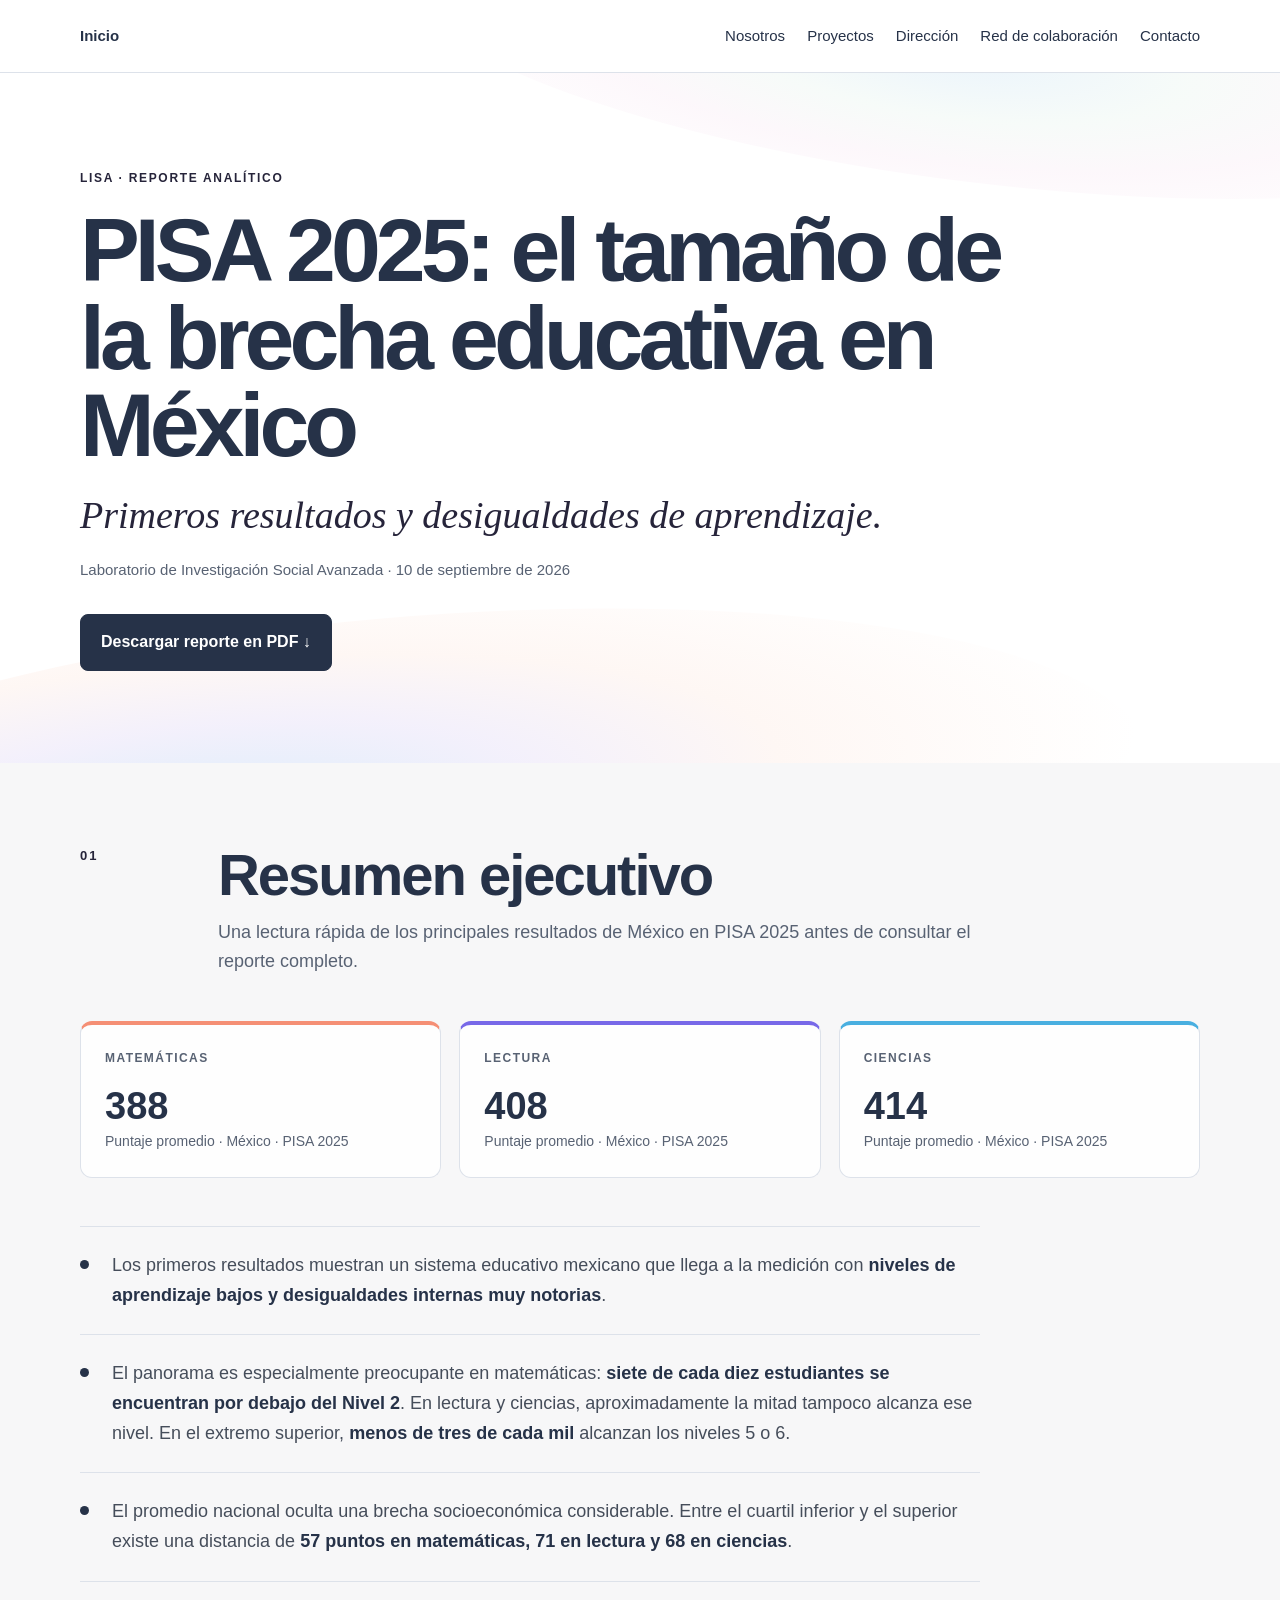
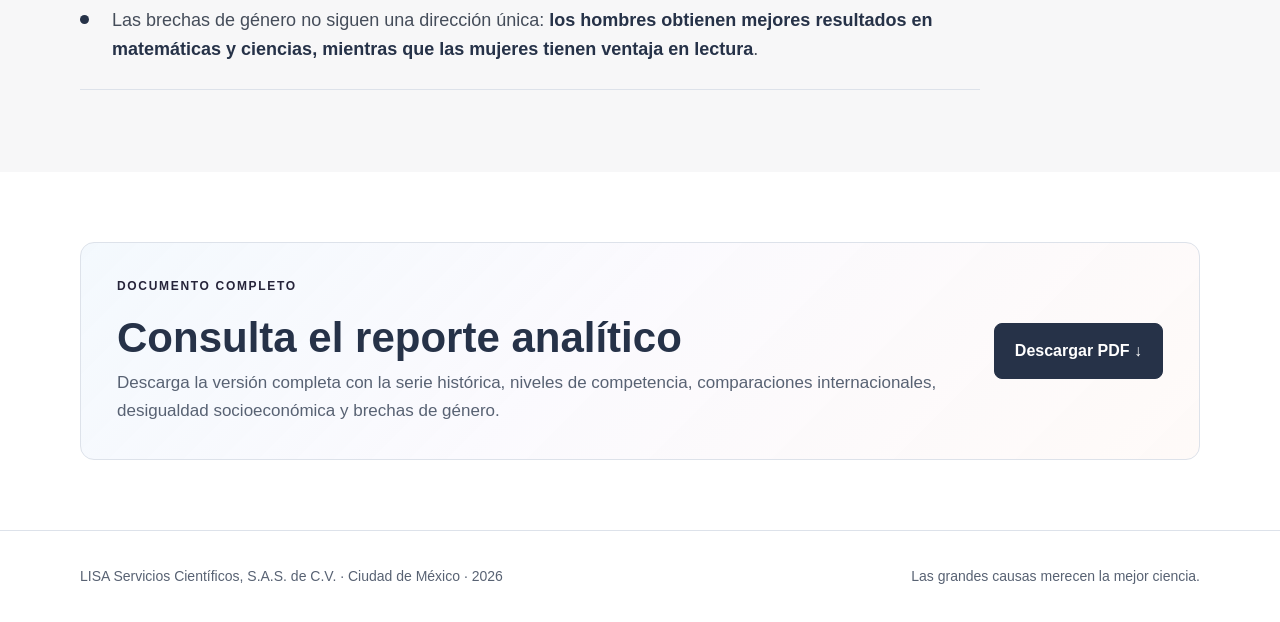
==== reportes/index.html @ 36db9e8c "Create index.html" ====
<!DOCTYPE html>
<html lang="es">
<head>
  <meta charset="UTF-8">
  <meta name="viewport" content="width=device-width, initial-scale=1">
  <meta name="description" content="Resumen ejecutivo y descarga del reporte analítico PISA 2025 de LISA sobre la brecha educativa en México.">
  <title>PISA 2025: el tamaño de la brecha educativa en México | LISA</title>

  <style>
    :root {
      --azul: #263248;
      --verde: #26243a;
      --gris: #586273;
      --gris-claro: #f7f7f8;
      --borde: #dde2ea;
      --blanco: #ffffff;
      --salmon: #f58f75;
      --morado: #7869e8;
      --ciencias: #49afe0;
    }

    * { box-sizing: border-box; }
    html { scroll-behavior: smooth; }

    body {
      margin: 0;
      font-family: -apple-system, BlinkMacSystemFont, "Segoe UI", Roboto, Arial, sans-serif;
      color: var(--azul);
      background: var(--blanco);
      line-height: 1.65;
    }

    a { color: inherit; }

    .contenedor {
      width: min(1120px, calc(100% - 40px));
      margin: 0 auto;
    }

    header {
      position: sticky;
      top: 0;
      z-index: 20;
      background: rgba(255,255,255,0.96);
      border-bottom: 1px solid var(--borde);
      backdrop-filter: blur(10px);
    }

    nav {
      min-height: 72px;
      display: flex;
      align-items: center;
      justify-content: space-between;
      gap: 24px;
    }

    .marca {
      color: var(--azul);
      font-size: 15px;
      font-weight: 700;
      text-decoration: none;
    }

    .marca:hover { opacity: 0.72; }

    .menu {
      display: flex;
      flex-wrap: wrap;
      gap: 22px;
    }

    .menu a {
      color: var(--azul);
      text-decoration: none;
      font-size: 15px;
    }

    .menu a:hover { opacity: 0.72; }

    .hero-pisa {
      position: relative;
      overflow: hidden;
      isolation: isolate;
      padding: 96px 0 92px;
      background: #ffffff;
    }

    .hero-pisa::before,
    .hero-pisa::after {
      content: "";
      position: absolute;
      z-index: -1;
      pointer-events: none;
      border-radius: 50%;
    }

    .hero-pisa::before {
      width: 118vw;
      height: 410px;
      left: -28vw;
      bottom: -265px;
      transform: rotate(-5deg);
      background: radial-gradient(
        ellipse at 38% 42%,
        rgba(174,211,244,0.40) 0%,
        rgba(202,188,239,0.22) 24%,
        rgba(250,206,187,0.16) 43%,
        rgba(255,255,255,0) 70%
      );
    }

    .hero-pisa::after {
      width: 94vw;
      height: 300px;
      right: -24vw;
      top: -190px;
      transform: rotate(7deg);
      background: radial-gradient(
        ellipse at 48% 58%,
        rgba(193,222,245,0.32) 0%,
        rgba(205,232,218,0.17) 26%,
        rgba(239,203,228,0.14) 45%,
        rgba(255,255,255,0) 72%
      );
    }

    .kicker {
      margin-bottom: 18px;
      color: var(--verde);
      font-size: 12px;
      font-weight: 800;
      letter-spacing: 0.14em;
      text-transform: uppercase;
    }

    .hero-pisa h1 {
      max-width: 980px;
      margin: 0 0 22px;
      font-size: clamp(48px, 7vw, 92px);
      font-weight: 720;
      letter-spacing: -0.055em;
      line-height: 0.98;
      color: var(--azul);
    }

    .hero-pisa .subtitulo {
      max-width: 860px;
      margin: 0 0 18px;
      font-family: Georgia, "Times New Roman", serif;
      font-size: clamp(24px, 3vw, 38px);
      font-style: italic;
      line-height: 1.25;
      color: var(--verde);
    }

    .meta {
      margin: 0 0 32px;
      color: var(--gris);
      font-size: 15px;
    }

    .boton-descarga {
      display: inline-flex;
      align-items: center;
      gap: 10px;
      padding: 14px 20px;
      border: 1px solid var(--azul);
      border-radius: 8px;
      background: var(--azul);
      color: #ffffff;
      text-decoration: none;
      font-weight: 700;
      transition: transform 0.18s ease, opacity 0.18s ease;
    }

    .boton-descarga:hover {
      transform: translateY(-1px);
      opacity: 0.92;
    }

    section { padding: 82px 0; }

    .seccion-suave {
      position: relative;
      overflow: hidden;
      background: var(--gris-claro);
    }

    .encabezado-seccion {
      display: grid;
      grid-template-columns: 110px minmax(0, 1fr);
      gap: 28px;
      align-items: start;
      margin-bottom: 44px;
    }

    .numero {
      color: var(--verde);
      font-size: 13px;
      font-weight: 800;
      letter-spacing: 0.16em;
    }

    .encabezado-seccion h2 {
      margin: 0 0 12px;
      font-size: clamp(34px, 5vw, 58px);
      line-height: 1.05;
      letter-spacing: -0.035em;
    }

    .encabezado-seccion p {
      max-width: 800px;
      margin: 0;
      color: var(--gris);
      font-size: 18px;
    }

    .resumen-grid {
      display: grid;
      grid-template-columns: repeat(3, 1fr);
      gap: 18px;
      margin-bottom: 48px;
    }

    .dato {
      min-height: 148px;
      padding: 24px;
      border: 1px solid var(--borde);
      border-radius: 12px;
      background: rgba(255,255,255,0.90);
    }

    .dato.math { border-top: 4px solid var(--salmon); }
    .dato.read { border-top: 4px solid var(--morado); }
    .dato.scie { border-top: 4px solid var(--ciencias); }

    .dato-label {
      margin-bottom: 18px;
      color: var(--gris);
      font-size: 12px;
      font-weight: 800;
      letter-spacing: 0.12em;
      text-transform: uppercase;
    }

    .dato-valor {
      margin-bottom: 5px;
      font-size: 38px;
      line-height: 1;
      font-weight: 750;
    }

    .dato-nota {
      margin: 0;
      color: var(--gris);
      font-size: 14px;
    }

    .hallazgos {
      max-width: 900px;
      margin: 0;
      padding: 0;
      list-style: none;
    }

    .hallazgo {
      position: relative;
      padding: 24px 0 24px 32px;
      border-top: 1px solid var(--borde);
      color: #454d5a;
      font-size: 18px;
    }

    .hallazgo:last-child {
      border-bottom: 1px solid var(--borde);
    }

    .hallazgo::before {
      content: "";
      position: absolute;
      left: 0;
      top: 33px;
      width: 9px;
      height: 9px;
      border-radius: 50%;
      background: var(--azul);
    }

    .hallazgo strong {
      color: var(--azul);
    }

    .descarga-final {
      padding: 70px 0;
      background: #ffffff;
    }

    .descarga-box {
      display: grid;
      grid-template-columns: 1fr auto;
      gap: 36px;
      align-items: center;
      padding: 34px 36px;
      border: 1px solid var(--borde);
      border-radius: 14px;
      background: linear-gradient(
        135deg,
        rgba(174,211,244,0.14),
        rgba(202,188,239,0.08) 45%,
        rgba(250,206,187,0.10)
      );
    }

    .descarga-box h2 {
      margin: 0 0 8px;
      font-size: clamp(28px, 4vw, 42px);
      line-height: 1.1;
    }

    .descarga-box p {
      margin: 0;
      color: var(--gris);
      font-size: 17px;
    }

    footer {
      padding: 34px 0;
      border-top: 1px solid var(--borde);
      color: var(--gris);
      font-size: 14px;
    }

    .pie-grid {
      display: flex;
      justify-content: space-between;
      gap: 24px;
      flex-wrap: wrap;
    }

    @media (max-width: 820px) {
      nav {
        align-items: flex-start;
        padding: 18px 0;
        flex-direction: column;
      }

      .menu { gap: 14px; }
      .hero-pisa { padding: 64px 0 62px; }

      .encabezado-seccion {
        grid-template-columns: 1fr;
        gap: 10px;
      }

      .resumen-grid {
        grid-template-columns: 1fr;
      }

      .descarga-box {
        grid-template-columns: 1fr;
      }
    }
  </style>
</head>

<body>

  <header>
    <div class="contenedor">
      <nav>
        <a class="marca" href="index.html#inicio">Inicio</a>

        <div class="menu">
          <a href="index.html#nosotros">Nosotros</a>
          <a href="index.html#proyectos">Proyectos</a>
          <a href="index.html#direccion">Dirección</a>
          <a href="index.html#red">Red de colaboración</a>
          <a href="index.html#contacto">Contacto</a>
        </div>
      </nav>
    </div>
  </header>

  <main>

    <section class="hero-pisa">
      <div class="contenedor">
        <div class="kicker">LISA · Reporte analítico</div>

        <h1>PISA 2025: el tamaño de la brecha educativa en México</h1>

        <p class="subtitulo">
          Primeros resultados y desigualdades de aprendizaje.
        </p>

        <p class="meta">
          Laboratorio de Investigación Social Avanzada · 10 de septiembre de 2026
        </p>

        <a
          class="boton-descarga"
          href="PISA2025_brecha_educativa_mexico.pdf"
          target="_blank"
          rel="noopener noreferrer"
          download
        >
          Descargar reporte en PDF ↓
        </a>
      </div>
    </section>

    <section class="seccion-suave" id="resumen">
      <div class="contenedor">

        <div class="encabezado-seccion">
          <div class="numero">01</div>

          <div>
            <h2>Resumen ejecutivo</h2>
            <p>
              Una lectura rápida de los principales resultados de México
              en PISA 2025 antes de consultar el reporte completo.
            </p>
          </div>
        </div>

        <div class="resumen-grid">

          <article class="dato math">
            <div class="dato-label">Matemáticas</div>
            <div class="dato-valor">388</div>
            <p class="dato-nota">Puntaje promedio · México · PISA 2025</p>
          </article>

          <article class="dato read">
            <div class="dato-label">Lectura</div>
            <div class="dato-valor">408</div>
            <p class="dato-nota">Puntaje promedio · México · PISA 2025</p>
          </article>

          <article class="dato scie">
            <div class="dato-label">Ciencias</div>
            <div class="dato-valor">414</div>
            <p class="dato-nota">Puntaje promedio · México · PISA 2025</p>
          </article>

        </div>

        <ul class="hallazgos">

          <li class="hallazgo">
            Los primeros resultados muestran un sistema educativo mexicano
            que llega a la medición con <strong>niveles de aprendizaje bajos
            y desigualdades internas muy notorias</strong>.
          </li>

          <li class="hallazgo">
            El panorama es especialmente preocupante en matemáticas:
            <strong>siete de cada diez estudiantes se encuentran por debajo
            del Nivel 2</strong>. En lectura y ciencias, aproximadamente la
            mitad tampoco alcanza ese nivel. En el extremo superior,
            <strong>menos de tres de cada mil</strong> alcanzan los niveles 5 o 6.
          </li>

          <li class="hallazgo">
            El promedio nacional oculta una brecha socioeconómica considerable.
            Entre el cuartil inferior y el superior existe una distancia de
            <strong>57 puntos en matemáticas, 71 en lectura y 68 en ciencias</strong>.
          </li>

          <li class="hallazgo">
            Las brechas de género no siguen una dirección única:
            <strong>los hombres obtienen mejores resultados en matemáticas y
            ciencias, mientras que las mujeres tienen ventaja en lectura</strong>.
          </li>

        </ul>

      </div>
    </section>

    <section class="descarga-final">
      <div class="contenedor">

        <div class="descarga-box">

          <div>
            <div class="kicker">Documento completo</div>
            <h2>Consulta el reporte analítico</h2>
            <p>
              Descarga la versión completa con la serie histórica,
              niveles de competencia, comparaciones internacionales,
              desigualdad socioeconómica y brechas de género.
            </p>
          </div>

          <a
            class="boton-descarga"
            href="PISA2025_brecha_educativa_mexico.pdf"
            target="_blank"
            rel="noopener noreferrer"
            download
          >
            Descargar PDF ↓
          </a>

        </div>

      </div>
    </section>

  </main>

  <footer>
    <div class="contenedor pie-grid">
      <span>LISA Servicios Científicos, S.A.S. de C.V. · Ciudad de México · 2026</span>
      <span>Las grandes causas merecen la mejor ciencia.</span>
    </div>
  </footer>

</body>
</html>
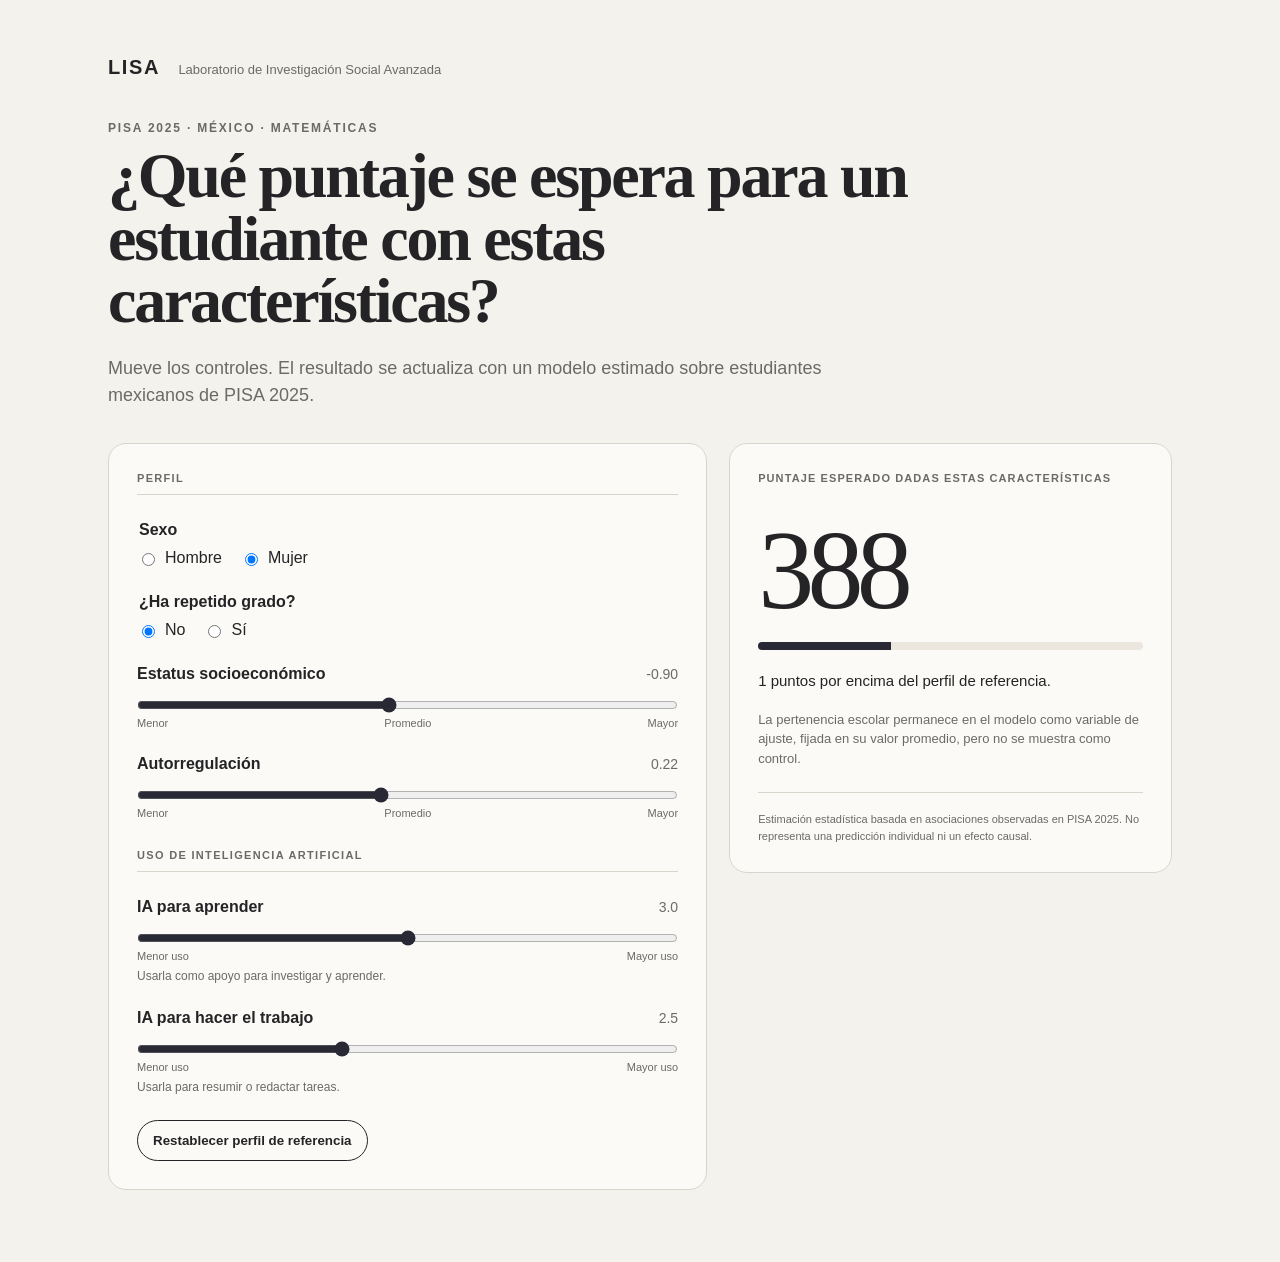
==== commit 6442f546: "Add files via upload" ====
--- a/reportes/index.html
+++ b/reportes/index.html
@@ -1,522 +1,78 @@
-<!DOCTYPE html>
+<!doctype html>
 <html lang="es">
 <head>
-  <meta charset="UTF-8">
+  <meta charset="utf-8">
   <meta name="viewport" content="width=device-width, initial-scale=1">
-  <meta name="description" content="Resumen ejecutivo y descarga del reporte analítico PISA 2025 de LISA sobre la brecha educativa en México.">
-  <title>PISA 2025: el tamaño de la brecha educativa en México | LISA</title>
+  <title>PISA 2025 · Simulador de puntaje esperado | LISA</title>
+  <meta name="description" content="Simulador estadístico de puntaje esperado en Matemáticas para México con base en PISA 2025.">
+  <link rel="stylesheet" href="pisa.css">
+</head>
+<body>
+  <main class="shell">
+    <header class="hero">
+      <div class="brand">LISA <span>Laboratorio de Investigación Social Avanzada</span></div>
+      <p class="eyebrow">PISA 2025 · MÉXICO · MATEMÁTICAS</p>
+      <h1>¿Qué puntaje se espera para un estudiante con estas características?</h1>
+      <p class="lede">Mueve los controles. El resultado se actualiza con un modelo estimado sobre estudiantes mexicanos de PISA 2025.</p>
+    </header>
 
-  <style>
-    :root {
-      --azul: #263248;
-      --verde: #26243a;
-      --gris: #586273;
-      --gris-claro: #f7f7f8;
-      --borde: #dde2ea;
-      --blanco: #ffffff;
-      --salmon: #f58f75;
-      --morado: #7869e8;
-      --ciencias: #49afe0;
-    }
+    <section class="grid">
+      <form class="panel controls" id="controls">
+        <div class="section-title">Perfil</div>
 
-    * { box-sizing: border-box; }
-    html { scroll-behavior: smooth; }
+        <fieldset class="choice-group">
+          <legend>Sexo</legend>
+          <label><input type="radio" name="sexo" value="Hombre"> Hombre</label>
+          <label><input type="radio" name="sexo" value="Mujer"> Mujer</label>
+        </fieldset>
 
-    body {
-      margin: 0;
-      font-family: -apple-system, BlinkMacSystemFont, "Segoe UI", Roboto, Arial, sans-serif;
-      color: var(--azul);
-      background: var(--blanco);
-      line-height: 1.65;
-    }
+        <fieldset class="choice-group">
+          <legend>¿Ha repetido grado?</legend>
+          <label><input type="radio" name="repeat" value="No"> No</label>
+          <label><input type="radio" name="repeat" value="Sí"> Sí</label>
+        </fieldset>
 
-    a { color: inherit; }
-
-    .contenedor {
-      width: min(1120px, calc(100% - 40px));
-      margin: 0 auto;
-    }
-
-    header {
-      position: sticky;
-      top: 0;
-      z-index: 20;
-      background: rgba(255,255,255,0.96);
-      border-bottom: 1px solid var(--borde);
-      backdrop-filter: blur(10px);
-    }
-
-    nav {
-      min-height: 72px;
-      display: flex;
-      align-items: center;
-      justify-content: space-between;
-      gap: 24px;
-    }
-
-    .marca {
-      color: var(--azul);
-      font-size: 15px;
-      font-weight: 700;
-      text-decoration: none;
-    }
-
-    .marca:hover { opacity: 0.72; }
-
-    .menu {
-      display: flex;
-      flex-wrap: wrap;
-      gap: 22px;
-    }
-
-    .menu a {
-      color: var(--azul);
-      text-decoration: none;
-      font-size: 15px;
-    }
-
-    .menu a:hover { opacity: 0.72; }
-
-    .hero-pisa {
-      position: relative;
-      overflow: hidden;
-      isolation: isolate;
-      padding: 96px 0 92px;
-      background: #ffffff;
-    }
-
-    .hero-pisa::before,
-    .hero-pisa::after {
-      content: "";
-      position: absolute;
-      z-index: -1;
-      pointer-events: none;
-      border-radius: 50%;
-    }
-
-    .hero-pisa::before {
-      width: 118vw;
-      height: 410px;
-      left: -28vw;
-      bottom: -265px;
-      transform: rotate(-5deg);
-      background: radial-gradient(
-        ellipse at 38% 42%,
-        rgba(174,211,244,0.40) 0%,
-        rgba(202,188,239,0.22) 24%,
-        rgba(250,206,187,0.16) 43%,
-        rgba(255,255,255,0) 70%
-      );
-    }
-
-    .hero-pisa::after {
-      width: 94vw;
-      height: 300px;
-      right: -24vw;
-      top: -190px;
-      transform: rotate(7deg);
-      background: radial-gradient(
-        ellipse at 48% 58%,
-        rgba(193,222,245,0.32) 0%,
-        rgba(205,232,218,0.17) 26%,
-        rgba(239,203,228,0.14) 45%,
-        rgba(255,255,255,0) 72%
-      );
-    }
-
-    .kicker {
-      margin-bottom: 18px;
-      color: var(--verde);
-      font-size: 12px;
-      font-weight: 800;
-      letter-spacing: 0.14em;
-      text-transform: uppercase;
-    }
-
-    .hero-pisa h1 {
-      max-width: 980px;
-      margin: 0 0 22px;
-      font-size: clamp(48px, 7vw, 92px);
-      font-weight: 720;
-      letter-spacing: -0.055em;
-      line-height: 0.98;
-      color: var(--azul);
-    }
-
-    .hero-pisa .subtitulo {
-      max-width: 860px;
-      margin: 0 0 18px;
-      font-family: Georgia, "Times New Roman", serif;
-      font-size: clamp(24px, 3vw, 38px);
-      font-style: italic;
-      line-height: 1.25;
-      color: var(--verde);
-    }
-
-    .meta {
-      margin: 0 0 32px;
-      color: var(--gris);
-      font-size: 15px;
-    }
-
-    .boton-descarga {
-      display: inline-flex;
-      align-items: center;
-      gap: 10px;
-      padding: 14px 20px;
-      border: 1px solid var(--azul);
-      border-radius: 8px;
-      background: var(--azul);
-      color: #ffffff;
-      text-decoration: none;
-      font-weight: 700;
-      transition: transform 0.18s ease, opacity 0.18s ease;
-    }
-
-    .boton-descarga:hover {
-      transform: translateY(-1px);
-      opacity: 0.92;
-    }
-
-    section { padding: 82px 0; }
-
-    .seccion-suave {
-      position: relative;
-      overflow: hidden;
-      background: var(--gris-claro);
-    }
-
-    .encabezado-seccion {
-      display: grid;
-      grid-template-columns: 110px minmax(0, 1fr);
-      gap: 28px;
-      align-items: start;
-      margin-bottom: 44px;
-    }
-
-    .numero {
-      color: var(--verde);
-      font-size: 13px;
-      font-weight: 800;
-      letter-spacing: 0.16em;
-    }
-
-    .encabezado-seccion h2 {
-      margin: 0 0 12px;
-      font-size: clamp(34px, 5vw, 58px);
-      line-height: 1.05;
-      letter-spacing: -0.035em;
-    }
-
-    .encabezado-seccion p {
-      max-width: 800px;
-      margin: 0;
-      color: var(--gris);
-      font-size: 18px;
-    }
-
-    .resumen-grid {
-      display: grid;
-      grid-template-columns: repeat(3, 1fr);
-      gap: 18px;
-      margin-bottom: 48px;
-    }
-
-    .dato {
-      min-height: 148px;
-      padding: 24px;
-      border: 1px solid var(--borde);
-      border-radius: 12px;
-      background: rgba(255,255,255,0.90);
-    }
-
-    .dato.math { border-top: 4px solid var(--salmon); }
-    .dato.read { border-top: 4px solid var(--morado); }
-    .dato.scie { border-top: 4px solid var(--ciencias); }
-
-    .dato-label {
-      margin-bottom: 18px;
-      color: var(--gris);
-      font-size: 12px;
-      font-weight: 800;
-      letter-spacing: 0.12em;
-      text-transform: uppercase;
-    }
-
-    .dato-valor {
-      margin-bottom: 5px;
-      font-size: 38px;
-      line-height: 1;
-      font-weight: 750;
-    }
-
-    .dato-nota {
-      margin: 0;
-      color: var(--gris);
-      font-size: 14px;
-    }
-
-    .hallazgos {
-      max-width: 900px;
-      margin: 0;
-      padding: 0;
-      list-style: none;
-    }
-
-    .hallazgo {
-      position: relative;
-      padding: 24px 0 24px 32px;
-      border-top: 1px solid var(--borde);
-      color: #454d5a;
-      font-size: 18px;
-    }
-
-    .hallazgo:last-child {
-      border-bottom: 1px solid var(--borde);
-    }
-
-    .hallazgo::before {
-      content: "";
-      position: absolute;
-      left: 0;
-      top: 33px;
-      width: 9px;
-      height: 9px;
-      border-radius: 50%;
-      background: var(--azul);
-    }
-
-    .hallazgo strong {
-      color: var(--azul);
-    }
-
-    .descarga-final {
-      padding: 70px 0;
-      background: #ffffff;
-    }
-
-    .descarga-box {
-      display: grid;
-      grid-template-columns: 1fr auto;
-      gap: 36px;
-      align-items: center;
-      padding: 34px 36px;
-      border: 1px solid var(--borde);
-      border-radius: 14px;
-      background: linear-gradient(
-        135deg,
-        rgba(174,211,244,0.14),
-        rgba(202,188,239,0.08) 45%,
-        rgba(250,206,187,0.10)
-      );
-    }
-
-    .descarga-box h2 {
-      margin: 0 0 8px;
-      font-size: clamp(28px, 4vw, 42px);
-      line-height: 1.1;
-    }
-
-    .descarga-box p {
-      margin: 0;
-      color: var(--gris);
-      font-size: 17px;
-    }
-
-    footer {
-      padding: 34px 0;
-      border-top: 1px solid var(--borde);
-      color: var(--gris);
-      font-size: 14px;
-    }
-
-    .pie-grid {
-      display: flex;
-      justify-content: space-between;
-      gap: 24px;
-      flex-wrap: wrap;
-    }
-
-    @media (max-width: 820px) {
-      nav {
-        align-items: flex-start;
-        padding: 18px 0;
-        flex-direction: column;
-      }
-
-      .menu { gap: 14px; }
-      .hero-pisa { padding: 64px 0 62px; }
-
-      .encabezado-seccion {
-        grid-template-columns: 1fr;
-        gap: 10px;
-      }
-
-      .resumen-grid {
-        grid-template-columns: 1fr;
-      }
-
-      .descarga-box {
-        grid-template-columns: 1fr;
-      }
-    }
-  </style>
-</head>
-
-<body>
-
-  <header>
-    <div class="contenedor">
-      <nav>
-        <a class="marca" href="index.html#inicio">Inicio</a>
-
-        <div class="menu">
-          <a href="index.html#nosotros">Nosotros</a>
-          <a href="index.html#proyectos">Proyectos</a>
-          <a href="index.html#direccion">Dirección</a>
-          <a href="index.html#red">Red de colaboración</a>
-          <a href="index.html#contacto">Contacto</a>
-        </div>
-      </nav>
-    </div>
-  </header>
-
-  <main>
-
-    <section class="hero-pisa">
-      <div class="contenedor">
-        <div class="kicker">LISA · Reporte analítico</div>
-
-        <h1>PISA 2025: el tamaño de la brecha educativa en México</h1>
-
-        <p class="subtitulo">
-          Primeros resultados y desigualdades de aprendizaje.
-        </p>
-
-        <p class="meta">
-          Laboratorio de Investigación Social Avanzada · 10 de septiembre de 2026
-        </p>
-
-        <a
-          class="boton-descarga"
-          href="PISA2025_brecha_educativa_mexico.pdf"
-          target="_blank"
-          rel="noopener noreferrer"
-          download
-        >
-          Descargar reporte en PDF ↓
-        </a>
-      </div>
-    </section>
-
-    <section class="seccion-suave" id="resumen">
-      <div class="contenedor">
-
-        <div class="encabezado-seccion">
-          <div class="numero">01</div>
-
-          <div>
-            <h2>Resumen ejecutivo</h2>
-            <p>
-              Una lectura rápida de los principales resultados de México
-              en PISA 2025 antes de consultar el reporte completo.
-            </p>
-          </div>
+        <div class="control">
+          <div class="control-head"><label for="escs">Estatus socioeconómico</label><output id="escsOut"></output></div>
+          <input id="escs" type="range" step="0.01">
+          <div class="scale"><span>Menor</span><span>Promedio</span><span>Mayor</span></div>
         </div>
 
-        <div class="resumen-grid">
-
-          <article class="dato math">
-            <div class="dato-label">Matemáticas</div>
-            <div class="dato-valor">388</div>
-            <p class="dato-nota">Puntaje promedio · México · PISA 2025</p>
-          </article>
-
-          <article class="dato read">
-            <div class="dato-label">Lectura</div>
-            <div class="dato-valor">408</div>
-            <p class="dato-nota">Puntaje promedio · México · PISA 2025</p>
-          </article>
-
-          <article class="dato scie">
-            <div class="dato-label">Ciencias</div>
-            <div class="dato-valor">414</div>
-            <p class="dato-nota">Puntaje promedio · México · PISA 2025</p>
-          </article>
-
+        <div class="control">
+          <div class="control-head"><label for="selfreg">Autorregulación</label><output id="selfregOut"></output></div>
+          <input id="selfreg" type="range" step="0.01">
+          <div class="scale"><span>Menor</span><span>Promedio</span><span>Mayor</span></div>
         </div>
 
-        <ul class="hallazgos">
+        <div class="section-title tech-title">Uso de inteligencia artificial</div>
 
-          <li class="hallazgo">
-            Los primeros resultados muestran un sistema educativo mexicano
-            que llega a la medición con <strong>niveles de aprendizaje bajos
-            y desigualdades internas muy notorias</strong>.
-          </li>
-
-          <li class="hallazgo">
-            El panorama es especialmente preocupante en matemáticas:
-            <strong>siete de cada diez estudiantes se encuentran por debajo
-            del Nivel 2</strong>. En lectura y ciencias, aproximadamente la
-            mitad tampoco alcanza ese nivel. En el extremo superior,
-            <strong>menos de tres de cada mil</strong> alcanzan los niveles 5 o 6.
-          </li>
-
-          <li class="hallazgo">
-            El promedio nacional oculta una brecha socioeconómica considerable.
-            Entre el cuartil inferior y el superior existe una distancia de
-            <strong>57 puntos en matemáticas, 71 en lectura y 68 en ciencias</strong>.
-          </li>
-
-          <li class="hallazgo">
-            Las brechas de género no siguen una dirección única:
-            <strong>los hombres obtienen mejores resultados en matemáticas y
-            ciencias, mientras que las mujeres tienen ventaja en lectura</strong>.
-          </li>
-
-        </ul>
-
-      </div>
-    </section>
-
-    <section class="descarga-final">
-      <div class="contenedor">
-
-        <div class="descarga-box">
-
-          <div>
-            <div class="kicker">Documento completo</div>
-            <h2>Consulta el reporte analítico</h2>
-            <p>
-              Descarga la versión completa con la serie histórica,
-              niveles de competencia, comparaciones internacionales,
-              desigualdad socioeconómica y brechas de género.
-            </p>
-          </div>
-
-          <a
-            class="boton-descarga"
-            href="PISA2025_brecha_educativa_mexico.pdf"
-            target="_blank"
-            rel="noopener noreferrer"
-            download
-          >
-            Descargar PDF ↓
-          </a>
-
+        <div class="control">
+          <div class="control-head"><label for="ampliacion">IA para aprender</label><output id="ampliacionOut"></output></div>
+          <input id="ampliacion" type="range" min="1" max="5" step="0.5">
+          <div class="scale"><span>Menor uso</span><span>Mayor uso</span></div>
+          <p class="hint">Usarla como apoyo para investigar y aprender.</p>
         </div>
 
-      </div>
+        <div class="control">
+          <div class="control-head"><label for="sustitucion">IA para hacer el trabajo</label><output id="sustitucionOut"></output></div>
+          <input id="sustitucion" type="range" min="1" max="5" step="0.5">
+          <div class="scale"><span>Menor uso</span><span>Mayor uso</span></div>
+          <p class="hint">Usarla para resumir o redactar tareas.</p>
+        </div>
+
+        <button type="button" id="reset">Restablecer perfil de referencia</button>
+      </form>
+
+      <section class="panel result" aria-live="polite">
+        <p class="result-label">Puntaje esperado dadas estas características</p>
+        <div class="score" id="score">—</div>
+        <div class="meter" aria-hidden="true"><div id="meterFill"></div></div>
+        <p class="comparison" id="comparison"></p>
+        <div class="explain" id="explain"></div>
+        <p class="method">Estimación estadística basada en asociaciones observadas en PISA 2025. No representa una predicción individual ni un efecto causal.</p>
+      </section>
     </section>
-
   </main>
-
-  <footer>
-    <div class="contenedor pie-grid">
-      <span>LISA Servicios Científicos, S.A.S. de C.V. · Ciudad de México · 2026</span>
-      <span>Las grandes causas merecen la mejor ciencia.</span>
-    </div>
-  </footer>
-
+  <script src="pisa.js"></script>
 </body>
 </html>
--- a/reportes/pisa.css
+++ b/reportes/pisa.css
@@ -0,0 +1 @@
+:root{--paper:#f4f2ec;--ink:#242427;--muted:#6c6a68;--line:#d9d5cd;--card:#fbfaf6;--accent:#292936;--soft:#ebe7de}*{box-sizing:border-box}body{margin:0;background:var(--paper);color:var(--ink);font-family:Inter,ui-sans-serif,-apple-system,BlinkMacSystemFont,"Segoe UI",sans-serif}.shell{max-width:1120px;margin:auto;padding:56px 28px 72px}.hero{max-width:860px;margin-bottom:34px}.brand{font-weight:800;letter-spacing:.08em;font-size:20px}.brand span{font-weight:500;letter-spacing:0;font-size:13px;color:var(--muted);margin-left:12px}.eyebrow{margin:42px 0 10px;font-size:12px;letter-spacing:.15em;font-weight:700;color:var(--muted)}h1{font-family:Georgia,"Times New Roman",serif;font-size:clamp(38px,5vw,66px);line-height:.98;letter-spacing:-.035em;margin:0;max-width:900px}.lede{font-size:18px;line-height:1.5;color:var(--muted);max-width:720px;margin:22px 0 0}.grid{display:grid;grid-template-columns:minmax(0,1.15fr) minmax(320px,.85fr);gap:22px;align-items:start}.panel{background:var(--card);border:1px solid var(--line);border-radius:18px;padding:28px}.controls{display:grid;gap:26px}.section-title{text-transform:uppercase;letter-spacing:.12em;font-size:11px;font-weight:800;color:var(--muted);border-bottom:1px solid var(--line);padding-bottom:10px}.tech-title{margin-top:4px}.choice-group{border:0;padding:0;margin:0;display:flex;gap:18px;align-items:center}.choice-group legend{font-weight:700;margin-bottom:10px;width:100%}.choice-group label{display:flex;gap:7px;align-items:center}.control-head{display:flex;justify-content:space-between;gap:20px;align-items:baseline}.control-head label{font-weight:700}.control-head output{font-variant-numeric:tabular-nums;color:var(--muted);font-size:14px}input[type=range]{width:100%;accent-color:var(--accent);margin:14px 0 4px}.scale{display:flex;justify-content:space-between;color:var(--muted);font-size:11px}.hint{font-size:12px;color:var(--muted);margin:7px 0 0}button{border:1px solid var(--ink);background:transparent;color:var(--ink);padding:12px 15px;border-radius:999px;font-weight:700;cursor:pointer;justify-self:start}button:hover{background:var(--ink);color:var(--card)}.result{position:sticky;top:22px;min-height:430px;display:flex;flex-direction:column}.result-label{text-transform:uppercase;letter-spacing:.1em;font-size:11px;font-weight:800;color:var(--muted);margin:0}.score{font-family:Georgia,"Times New Roman",serif;font-size:112px;line-height:1;margin:30px 0 16px;letter-spacing:-.06em}.meter{height:8px;background:var(--soft);border-radius:999px;overflow:hidden}.meter div{height:100%;width:0;background:var(--accent);transition:width .2s ease}.comparison{font-size:15px;line-height:1.45;margin:20px 0 0}.explain{font-size:13px;line-height:1.5;color:var(--muted);margin-top:18px}.method{font-size:11px;line-height:1.5;color:var(--muted);border-top:1px solid var(--line);padding-top:18px;margin:auto 0 0}@media(max-width:800px){.shell{padding:34px 18px 52px}.grid{grid-template-columns:1fr}.result{position:static;min-height:360px}.score{font-size:90px}.brand span{display:block;margin:6px 0 0}.eyebrow{margin-top:30px}}
